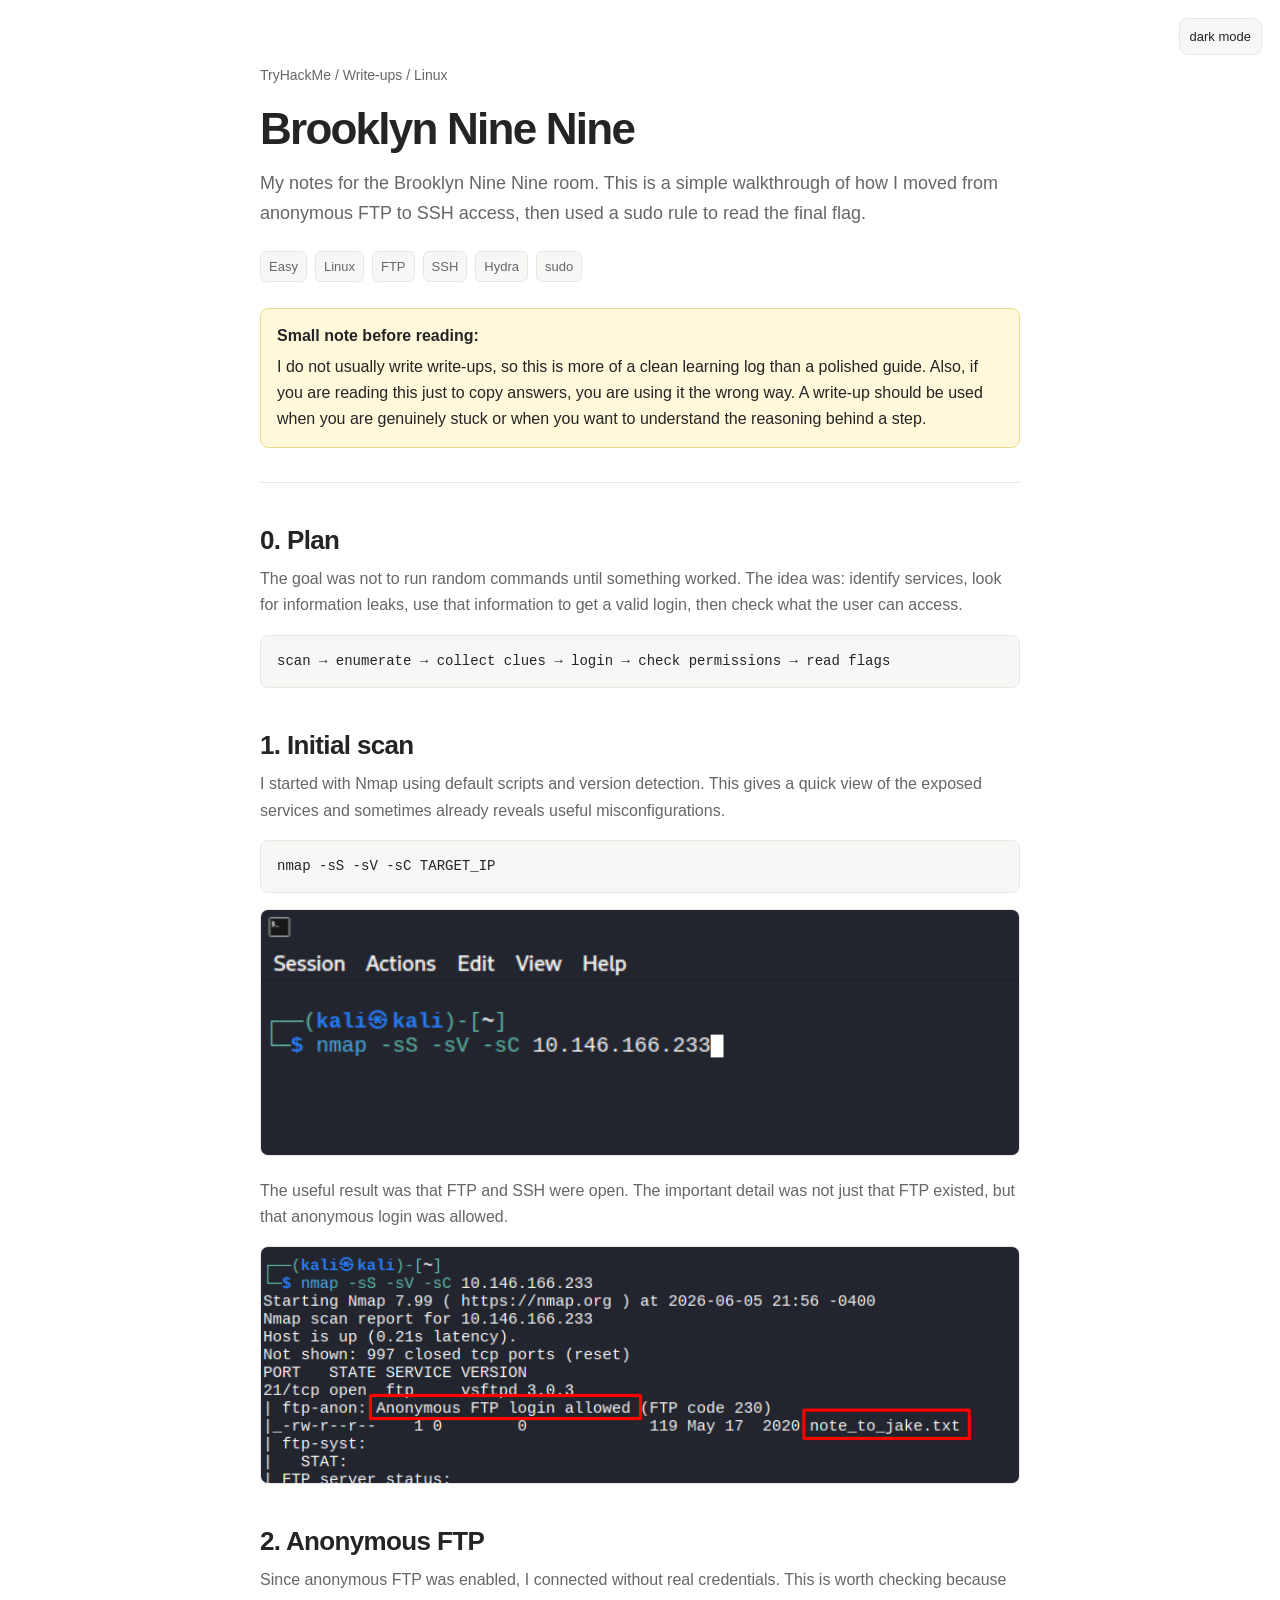
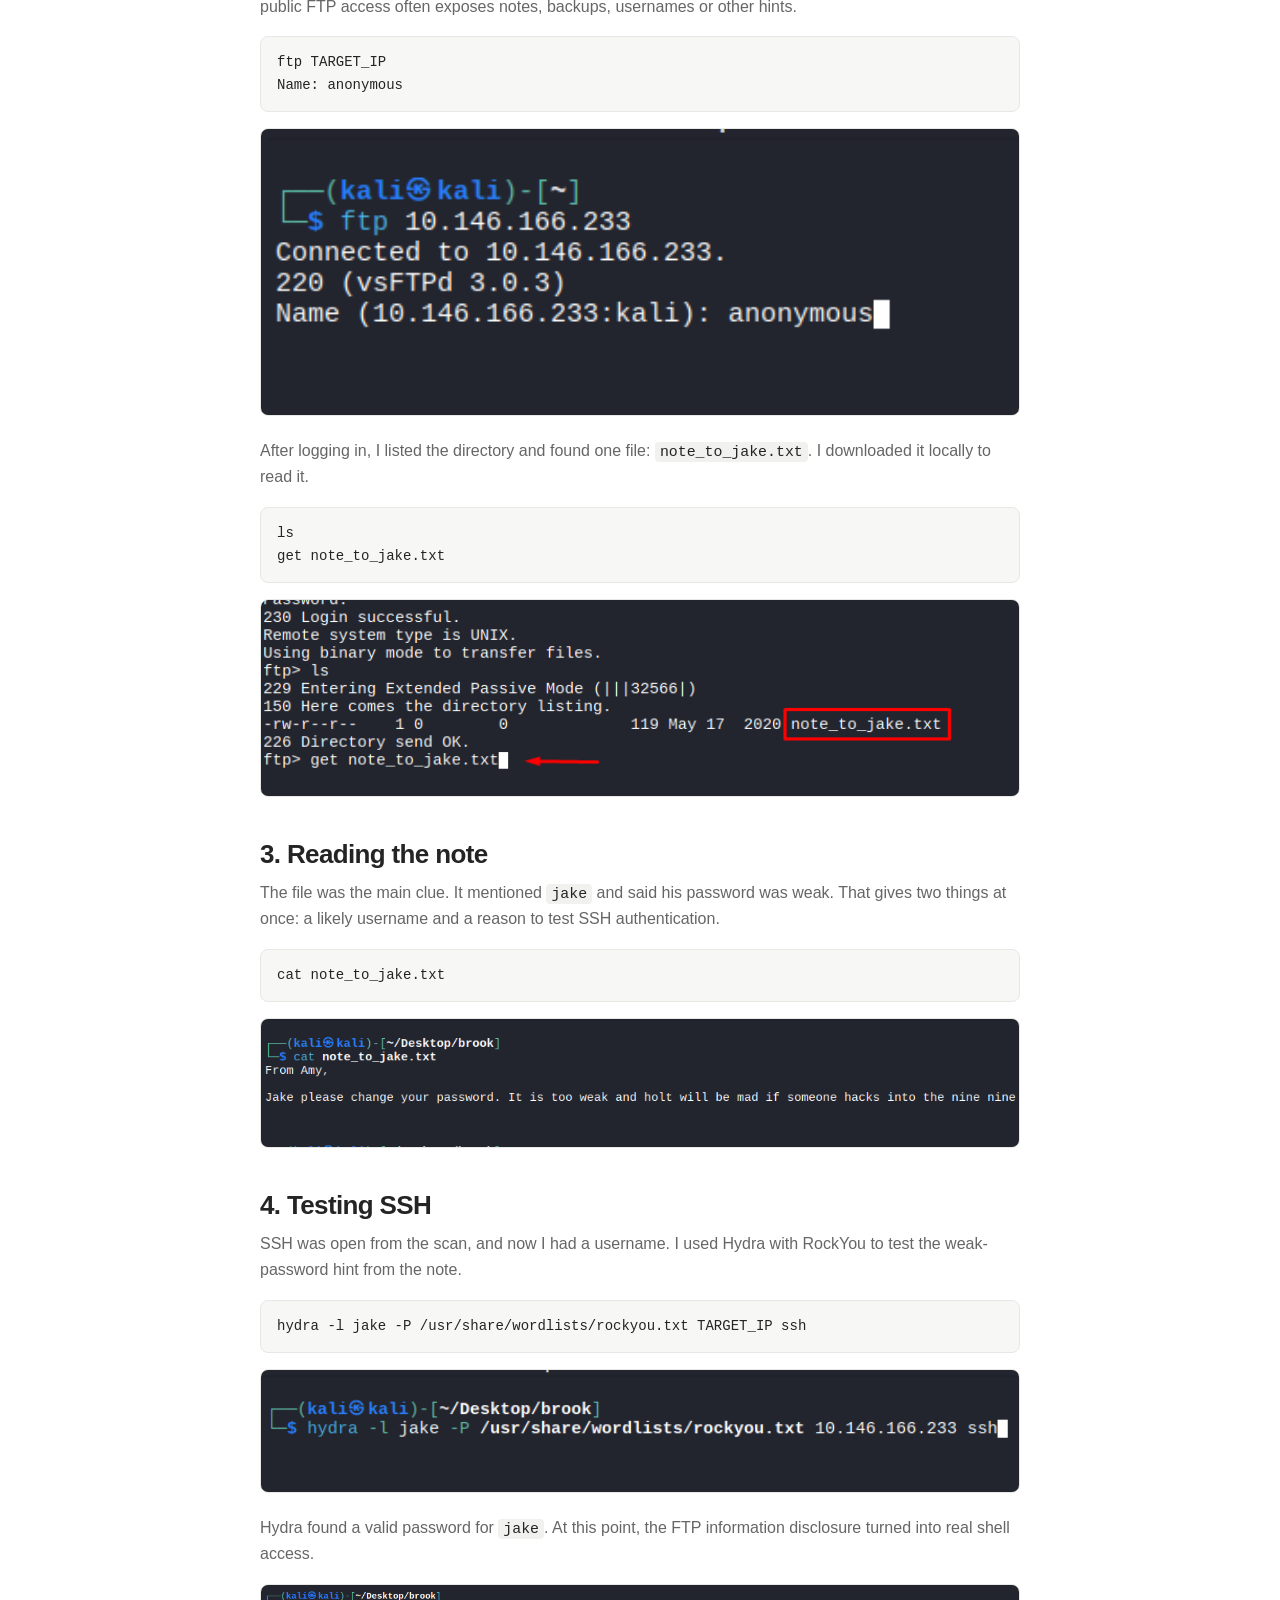
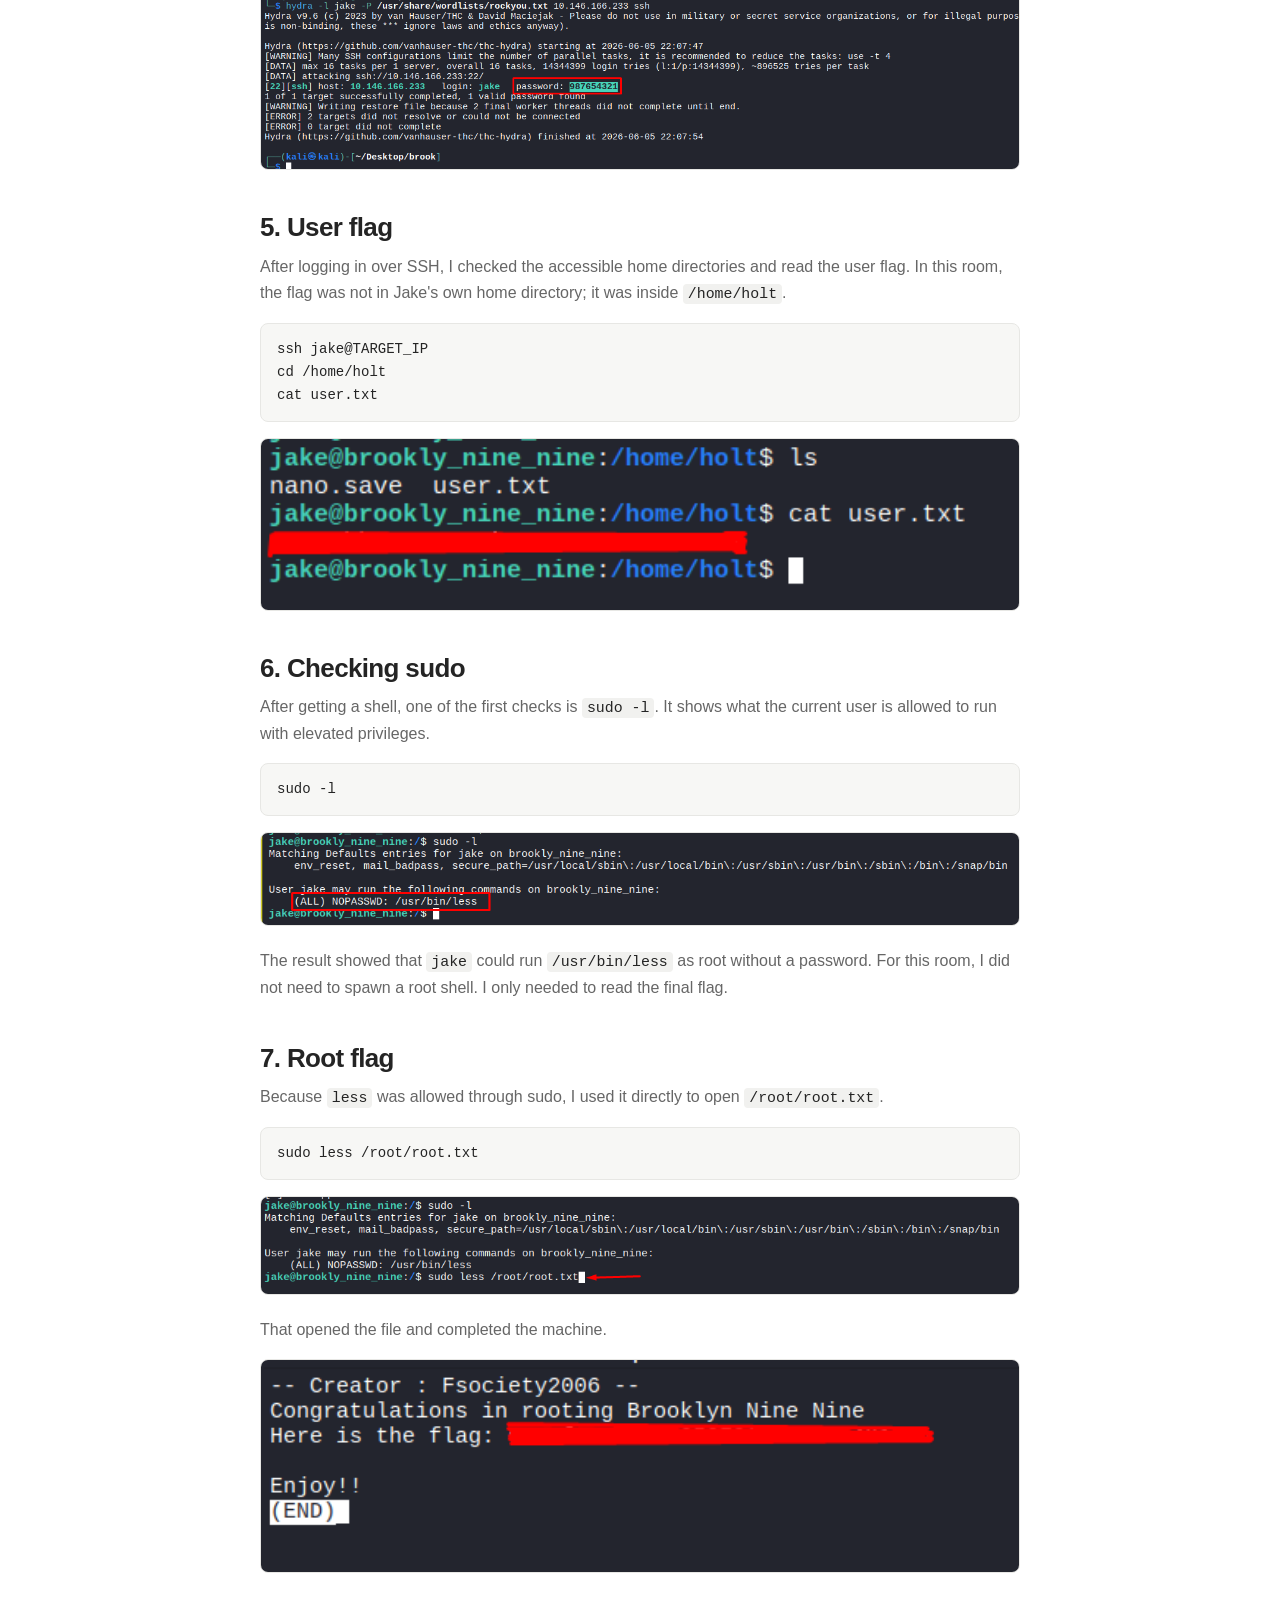
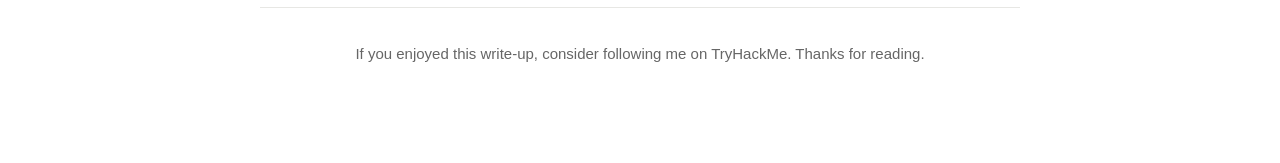
==== index.html @ 6b534809 "brooklyn99 commit xd" ====
<!doctype html>
<html lang="en" data-theme="light">
<head>
  <meta charset="utf-8">
  <meta name="viewport" content="width=device-width, initial-scale=1">
  <title>Brooklyn Nine Nine — TryHackMe</title>
  <link rel="stylesheet" href="style.css">
</head>
<body>
  <button class="theme-toggle" id="themeToggle" type="button" aria-label="Toggle theme">
    dark mode
  </button>

  <main class="page">
    <p class="crumb">TryHackMe / Write-ups / Linux</p>

    <h1>Brooklyn Nine Nine</h1>

    <p class="lead">
      My notes for the Brooklyn Nine Nine room. This is a simple walkthrough of
      how I moved from anonymous FTP to SSH access, then used a sudo rule to read
      the final flag.
    </p>

    <div class="meta">
      <span>Easy</span>
      <span>Linux</span>
      <span>FTP</span>
      <span>SSH</span>
      <span>Hydra</span>
      <span>sudo</span>
    </div>

    <aside class="notice">
      <strong>Small note before reading:</strong>
      I do not usually write write-ups, so this is more of a clean learning log than
      a polished guide. Also, if you are reading this just to copy answers, you are
      using it the wrong way. A write-up should be used when you are genuinely stuck
      or when you want to understand the reasoning behind a step.
    </aside>

    <hr>

    <h2>0. Plan</h2>
    <p>
      The goal was not to run random commands until something worked. The idea was:
      identify services, look for information leaks, use that information to get a
      valid login, then check what the user can access.
    </p>

    <pre><code>scan → enumerate → collect clues → login → check permissions → read flags</code></pre>

    <h2>1. Initial scan</h2>
    <p>
      I started with Nmap using default scripts and version detection. This gives
      a quick view of the exposed services and sometimes already reveals useful
      misconfigurations.
    </p>

    <pre><code>nmap -sS -sV -sC TARGET_IP</code></pre>

    <img src="assets/01-nmap-command.png" alt="Nmap command being prepared">

    <p>
      The useful result was that FTP and SSH were open. The important detail was
      not just that FTP existed, but that anonymous login was allowed.
    </p>

    <img src="assets/02-nmap-ftp-anonymous.png" alt="Nmap result showing anonymous FTP login allowed">

    <h2>2. Anonymous FTP</h2>
    <p>
      Since anonymous FTP was enabled, I connected without real credentials. This
      is worth checking because public FTP access often exposes notes, backups,
      usernames or other hints.
    </p>

    <pre><code>ftp TARGET_IP
Name: anonymous</code></pre>

    <img src="assets/03-ftp-login.png" alt="Anonymous FTP login">

    <p>
      After logging in, I listed the directory and found one file:
      <code>note_to_jake.txt</code>. I downloaded it locally to read it.
    </p>

    <pre><code>ls
get note_to_jake.txt</code></pre>

    <img src="assets/04-ftp-get-note.png" alt="Downloading note_to_jake.txt from FTP">

    <h2>3. Reading the note</h2>
    <p>
      The file was the main clue. It mentioned <code>jake</code> and said his
      password was weak. That gives two things at once: a likely username and a
      reason to test SSH authentication.
    </p>

    <pre><code>cat note_to_jake.txt</code></pre>

    <img src="assets/05-note-content.png" alt="Content of note_to_jake.txt">

    <h2>4. Testing SSH</h2>
    <p>
      SSH was open from the scan, and now I had a username. I used Hydra with
      RockYou to test the weak-password hint from the note.
    </p>

    <pre><code>hydra -l jake -P /usr/share/wordlists/rockyou.txt TARGET_IP ssh</code></pre>

    <img src="assets/06-hydra-command.png" alt="Hydra command against SSH">

    <p>
      Hydra found a valid password for <code>jake</code>. At this point, the FTP
      information disclosure turned into real shell access.
    </p>

    <img src="assets/07-hydra-success.png" alt="Hydra finding Jake's SSH password">

    <h2>5. User flag</h2>
    <p>
      After logging in over SSH, I checked the accessible home directories and read
      the user flag. In this room, the flag was not in Jake's own home directory;
      it was inside <code>/home/holt</code>.
    </p>

    <pre><code>ssh jake@TARGET_IP
cd /home/holt
cat user.txt</code></pre>

    <img src="assets/08-user-flag.png" alt="Reading user.txt">

    <h2>6. Checking sudo</h2>
    <p>
      After getting a shell, one of the first checks is <code>sudo -l</code>. It
      shows what the current user is allowed to run with elevated privileges.
    </p>

    <pre><code>sudo -l</code></pre>

    <img src="assets/09-sudo-l.png" alt="sudo -l output showing less can be run without password">

    <p>
      The result showed that <code>jake</code> could run <code>/usr/bin/less</code>
      as root without a password. For this room, I did not need to spawn a root
      shell. I only needed to read the final flag.
    </p>

    <h2>7. Root flag</h2>
    <p>
      Because <code>less</code> was allowed through sudo, I used it directly to
      open <code>/root/root.txt</code>.
    </p>

    <pre><code>sudo less /root/root.txt</code></pre>

    <img src="assets/10-less-command.png" alt="Running sudo less against root.txt">

    <p>
      That opened the file and completed the machine.
    </p>

    <img src="assets/11-root-flag.png" alt="Root flag displayed in less">

    <hr>

<p class="footer-note">
  If you enjoyed this write-up, consider following me on TryHackMe. Thanks for reading.
</p>
  </main>

  <script>
    const root = document.documentElement;
    const button = document.getElementById("themeToggle");
    const savedTheme = localStorage.getItem("theme");

    if (savedTheme) {
      root.setAttribute("data-theme", savedTheme);
      button.textContent = savedTheme === "dark" ? "light mode" : "dark mode";
    }

    button.addEventListener("click", () => {
      const current = root.getAttribute("data-theme");
      const next = current === "dark" ? "light" : "dark";
      root.setAttribute("data-theme", next);
      localStorage.setItem("theme", next);
      button.textContent = next === "dark" ? "light mode" : "dark mode";
    });
  </script>
</body>
</html>
---- style.css ----
:root {
  --bg: #ffffff;
  --text: #242424;
  --muted: #666666;
  --soft: #f7f7f5;
  --line: #e7e7e4;
  --code: #f1f1ef;
  --notice: #fff8db;
  --notice-line: #eadb8c;
}

html[data-theme="dark"] {
  --bg: #191919;
  --text: #ededed;
  --muted: #a3a3a3;
  --soft: #242424;
  --line: #363636;
  --code: #252525;
  --notice: #2b2617;
  --notice-line: #6d5d22;
}

* {
  box-sizing: border-box;
}

body {
  margin: 0;
  background: var(--bg);
  color: var(--text);
  font-family: ui-sans-serif, -apple-system, BlinkMacSystemFont, "Segoe UI", Helvetica, Arial, sans-serif;
  line-height: 1.65;
  transition: background .15s ease, color .15s ease;
}

.theme-toggle {
  position: fixed;
  top: 18px;
  right: 18px;
  z-index: 10;
  border: 1px solid var(--line);
  background: var(--soft);
  color: var(--text);
  border-radius: 8px;
  padding: 7px 10px;
  font: inherit;
  font-size: 13px;
  cursor: pointer;
}

.theme-toggle:hover {
  filter: brightness(.97);
}

html[data-theme="dark"] .theme-toggle:hover {
  filter: brightness(1.12);
}

.page {
  width: min(760px, calc(100% - 40px));
  margin: 64px auto 96px;
}

.crumb {
  color: var(--muted);
  font-size: 14px;
  margin-bottom: 18px;
}

h1 {
  font-size: 44px;
  line-height: 1.1;
  letter-spacing: -0.04em;
  margin: 0 0 16px;
  font-weight: 750;
}

.lead {
  color: var(--muted);
  font-size: 18px;
  margin: 0 0 20px;
}

.meta {
  display: flex;
  flex-wrap: wrap;
  gap: 8px;
  margin: 22px 0 24px;
}

.meta span {
  background: var(--soft);
  border: 1px solid var(--line);
  border-radius: 6px;
  color: var(--muted);
  font-size: 13px;
  padding: 4px 8px;
}

.notice {
  background: var(--notice);
  border: 1px solid var(--notice-line);
  border-radius: 8px;
  padding: 14px 16px;
  color: var(--text);
  margin: 26px 0 34px;
}

.notice strong {
  display: block;
  margin-bottom: 4px;
}

.footer-note {
  color: var(--muted);
  font-size: 15px;
  text-align: center;
  margin: 32px 0 0;
}

hr {
  border: 0;
  border-top: 1px solid var(--line);
  margin: 34px 0;
}

h2 {
  font-size: 26px;
  line-height: 1.2;
  letter-spacing: -0.025em;
  margin: 42px 0 10px;
}

p {
  margin: 0 0 16px;
  color: var(--muted);
}

strong {
  color: var(--text);
}

code {
  font-family: ui-monospace, SFMono-Regular, Menlo, Consolas, "Liberation Mono", monospace;
  background: var(--code);
  border-radius: 4px;
  padding: 2px 5px;
  font-size: .93em;
  color: var(--text);
}

pre {
  background: var(--soft);
  border: 1px solid var(--line);
  border-radius: 8px;
  padding: 14px 16px;
  overflow-x: auto;
  margin: 16px 0;
}

pre code {
  background: transparent;
  padding: 0;
  color: var(--text);
  font-size: 14px;
}

img {
  display: block;
  width: 100%;
  height: auto;
  border: 1px solid var(--line);
  border-radius: 8px;
  margin: 14px 0 22px;
}

ul {
  margin-top: 12px;
  padding-left: 22px;
  color: var(--muted);
}

li {
  margin: 6px 0;
}

@media (max-width: 640px) {
  .theme-toggle {
    position: static;
    margin: 14px 14px 0 auto;
    display: block;
  }

  .page {
    width: min(100% - 28px, 760px);
    margin-top: 32px;
  }

  h1 {
    font-size: 36px;
  }
}
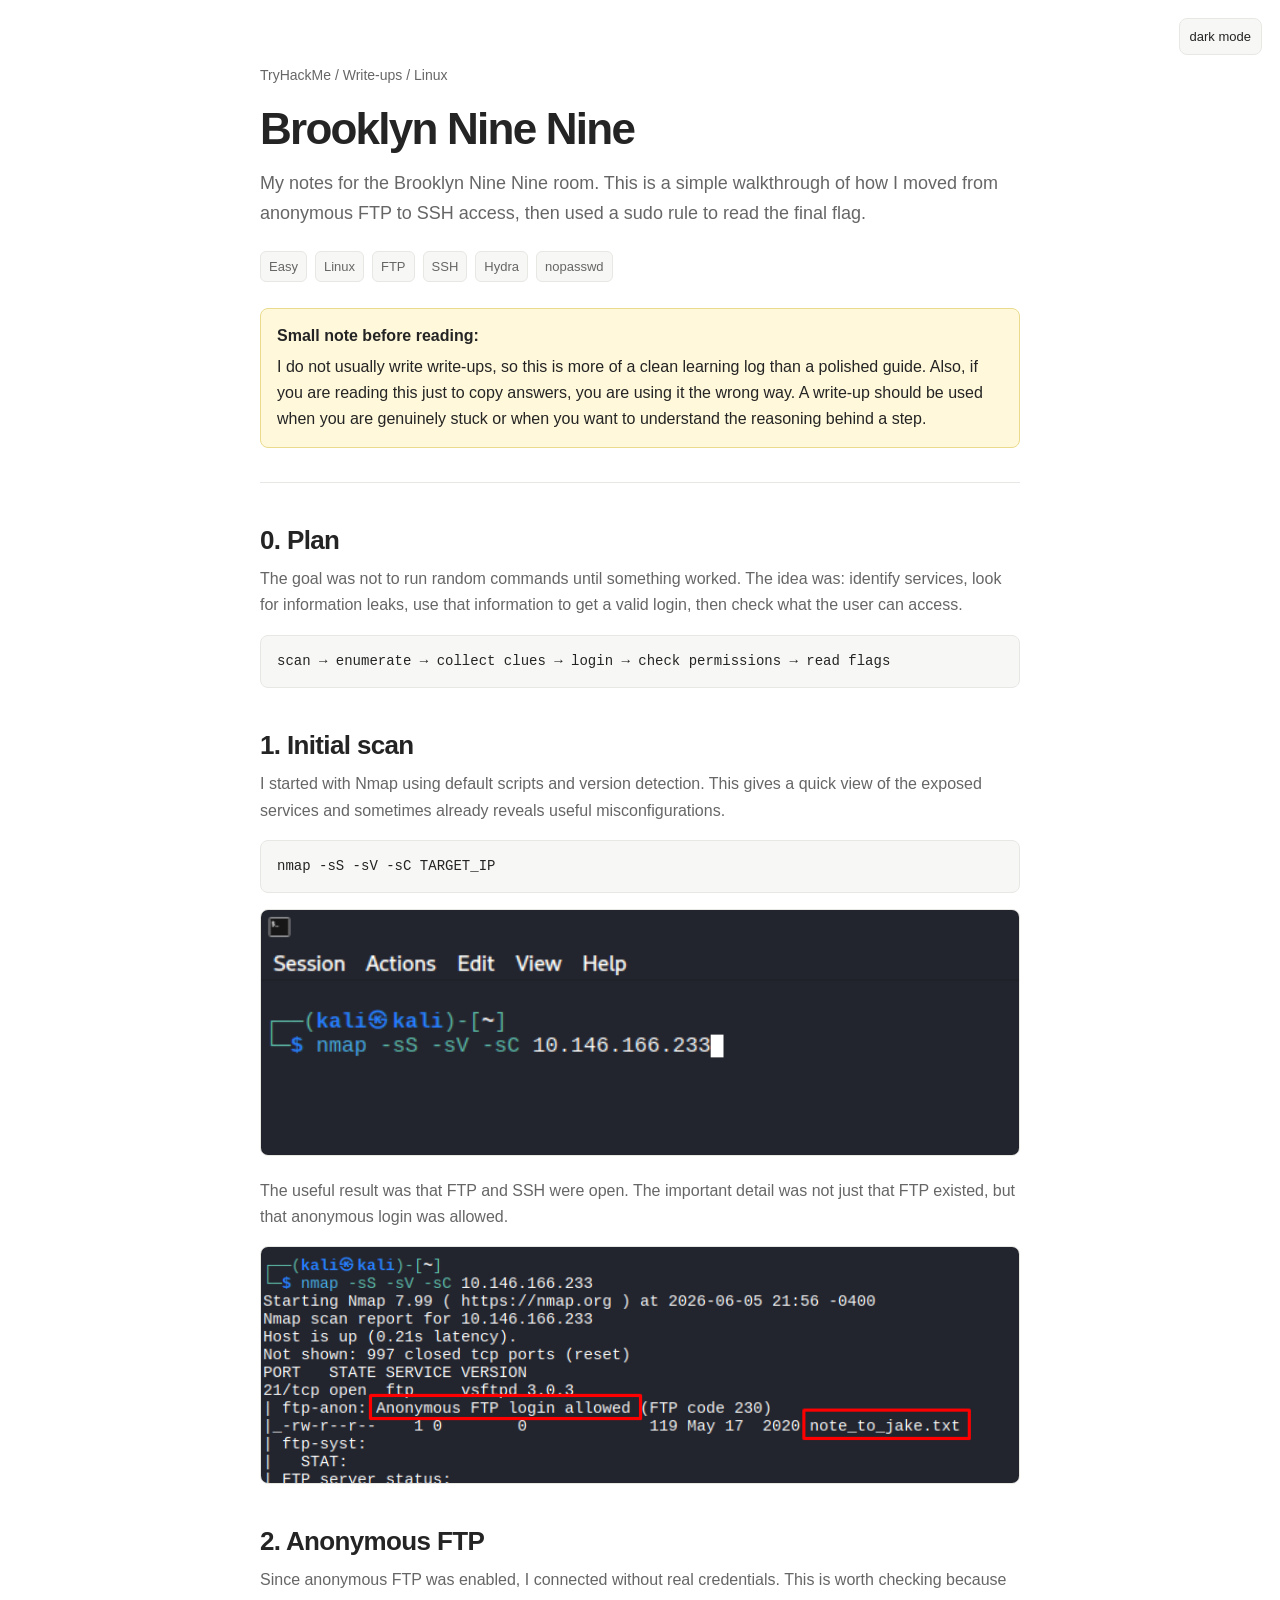
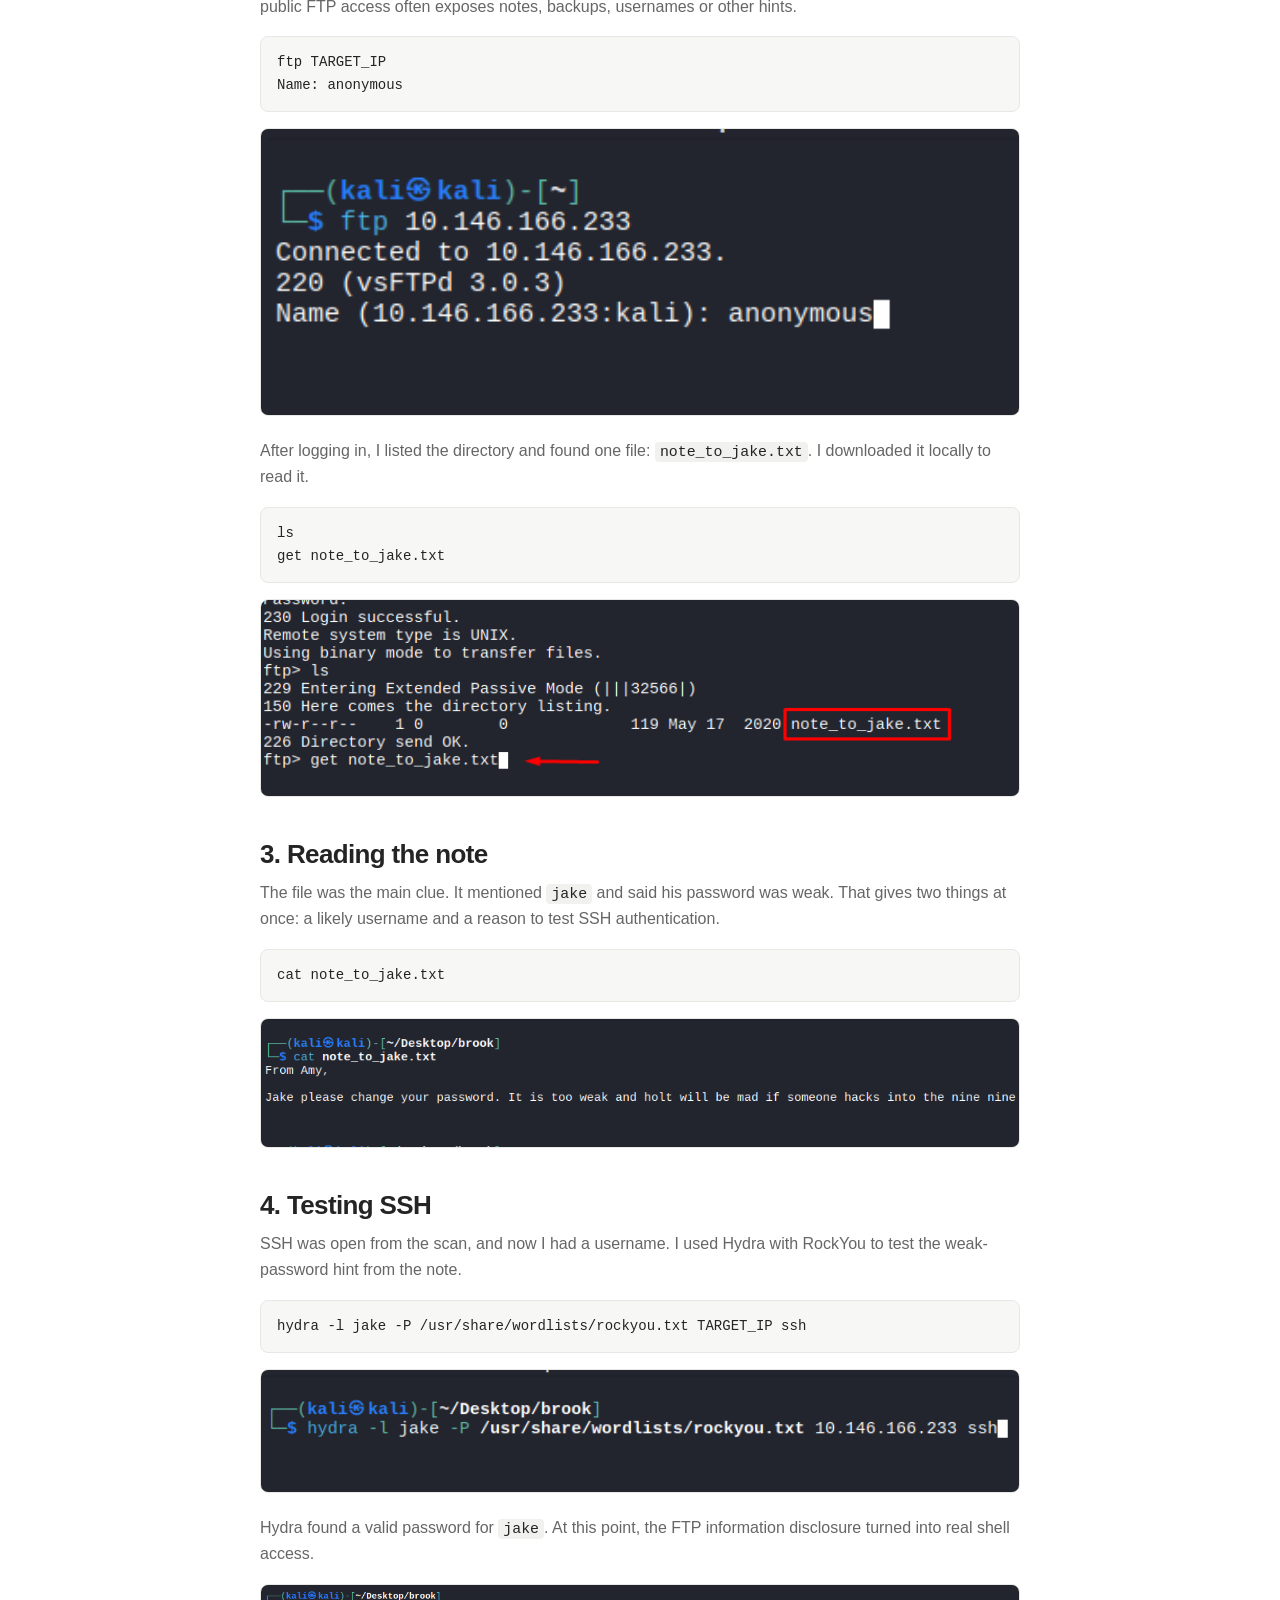
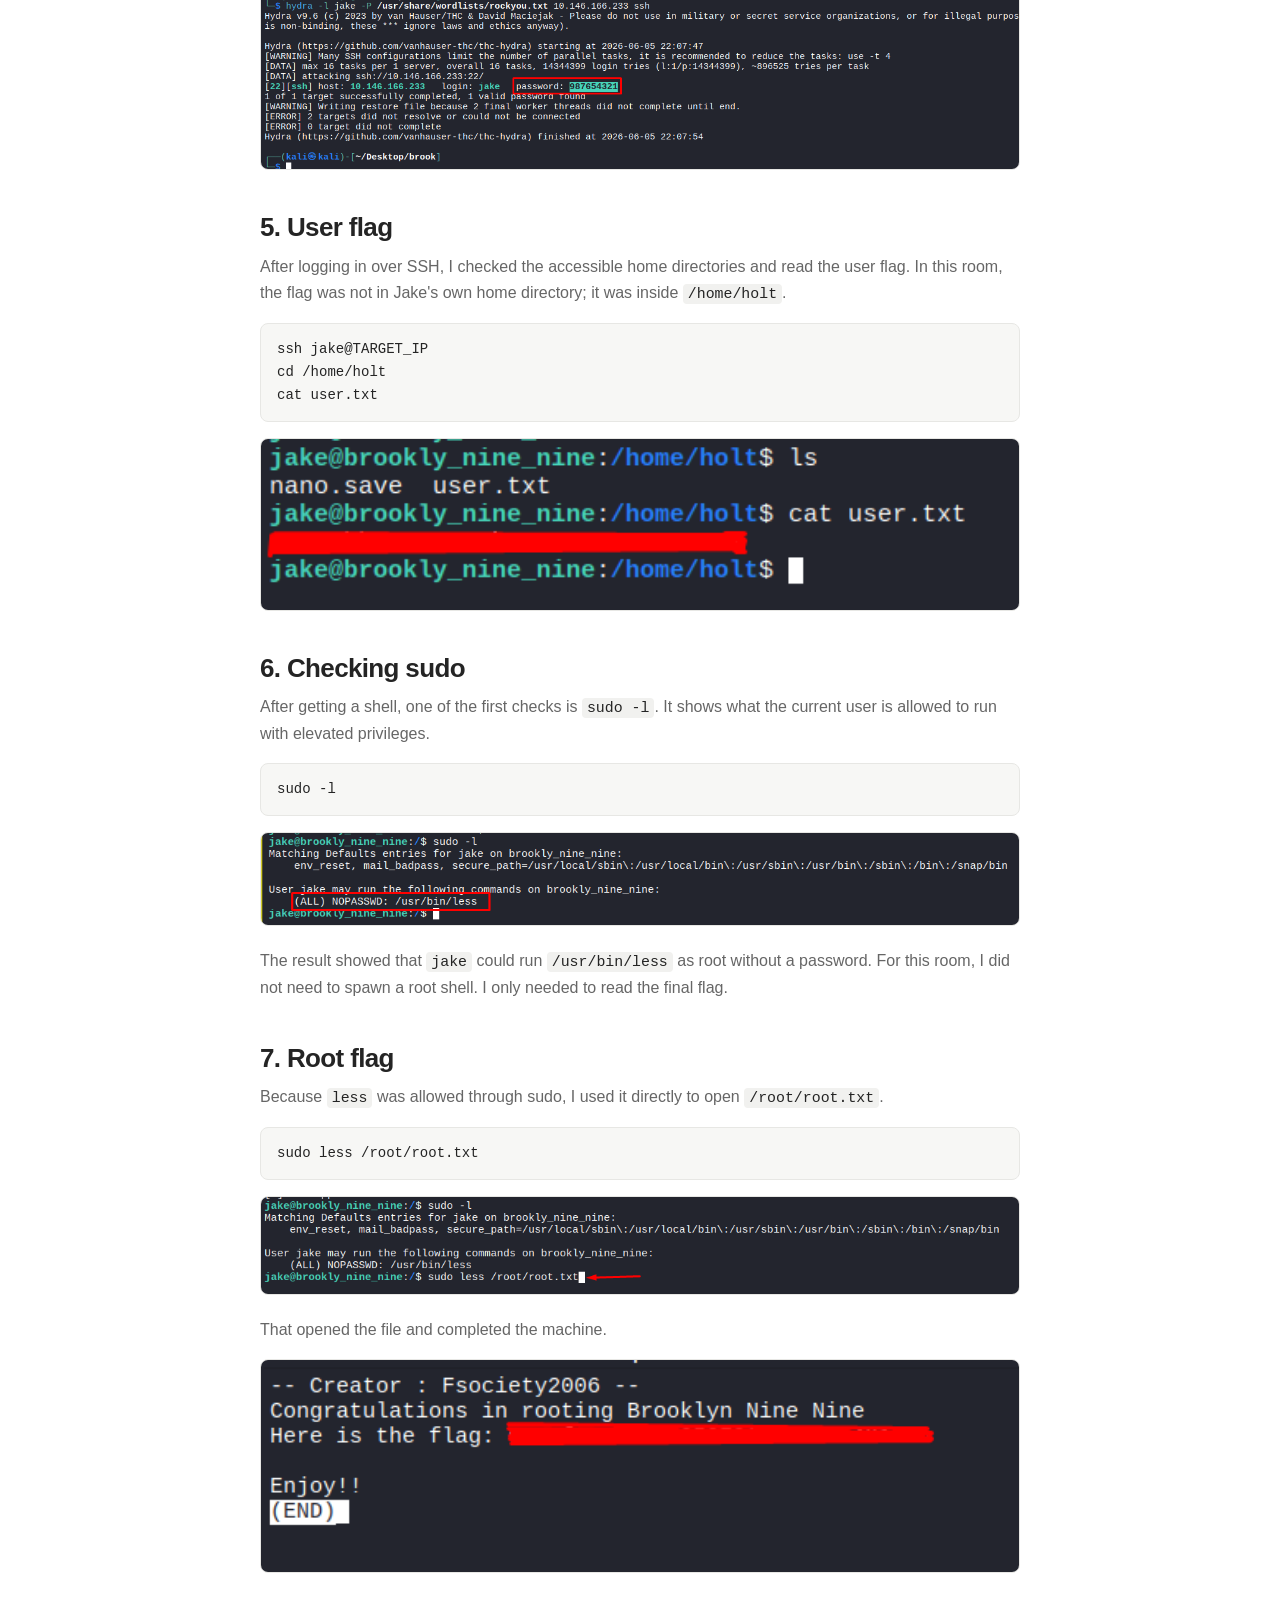
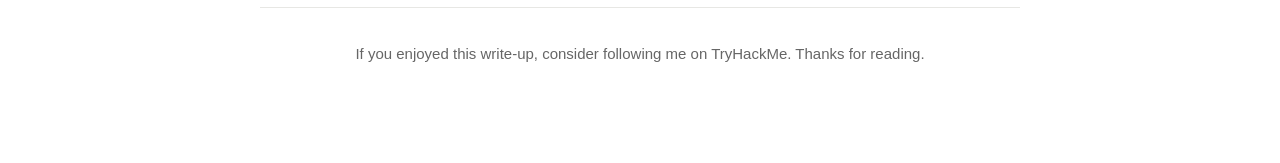
==== commit 0afddb88: "Update index.html" ====
--- a/index.html
+++ b/index.html
@@ -28,7 +28,7 @@
       <span>FTP</span>
       <span>SSH</span>
       <span>Hydra</span>
-      <span>sudo</span>
+      <span>nopasswd</span>
     </div>
 
     <aside class="notice">
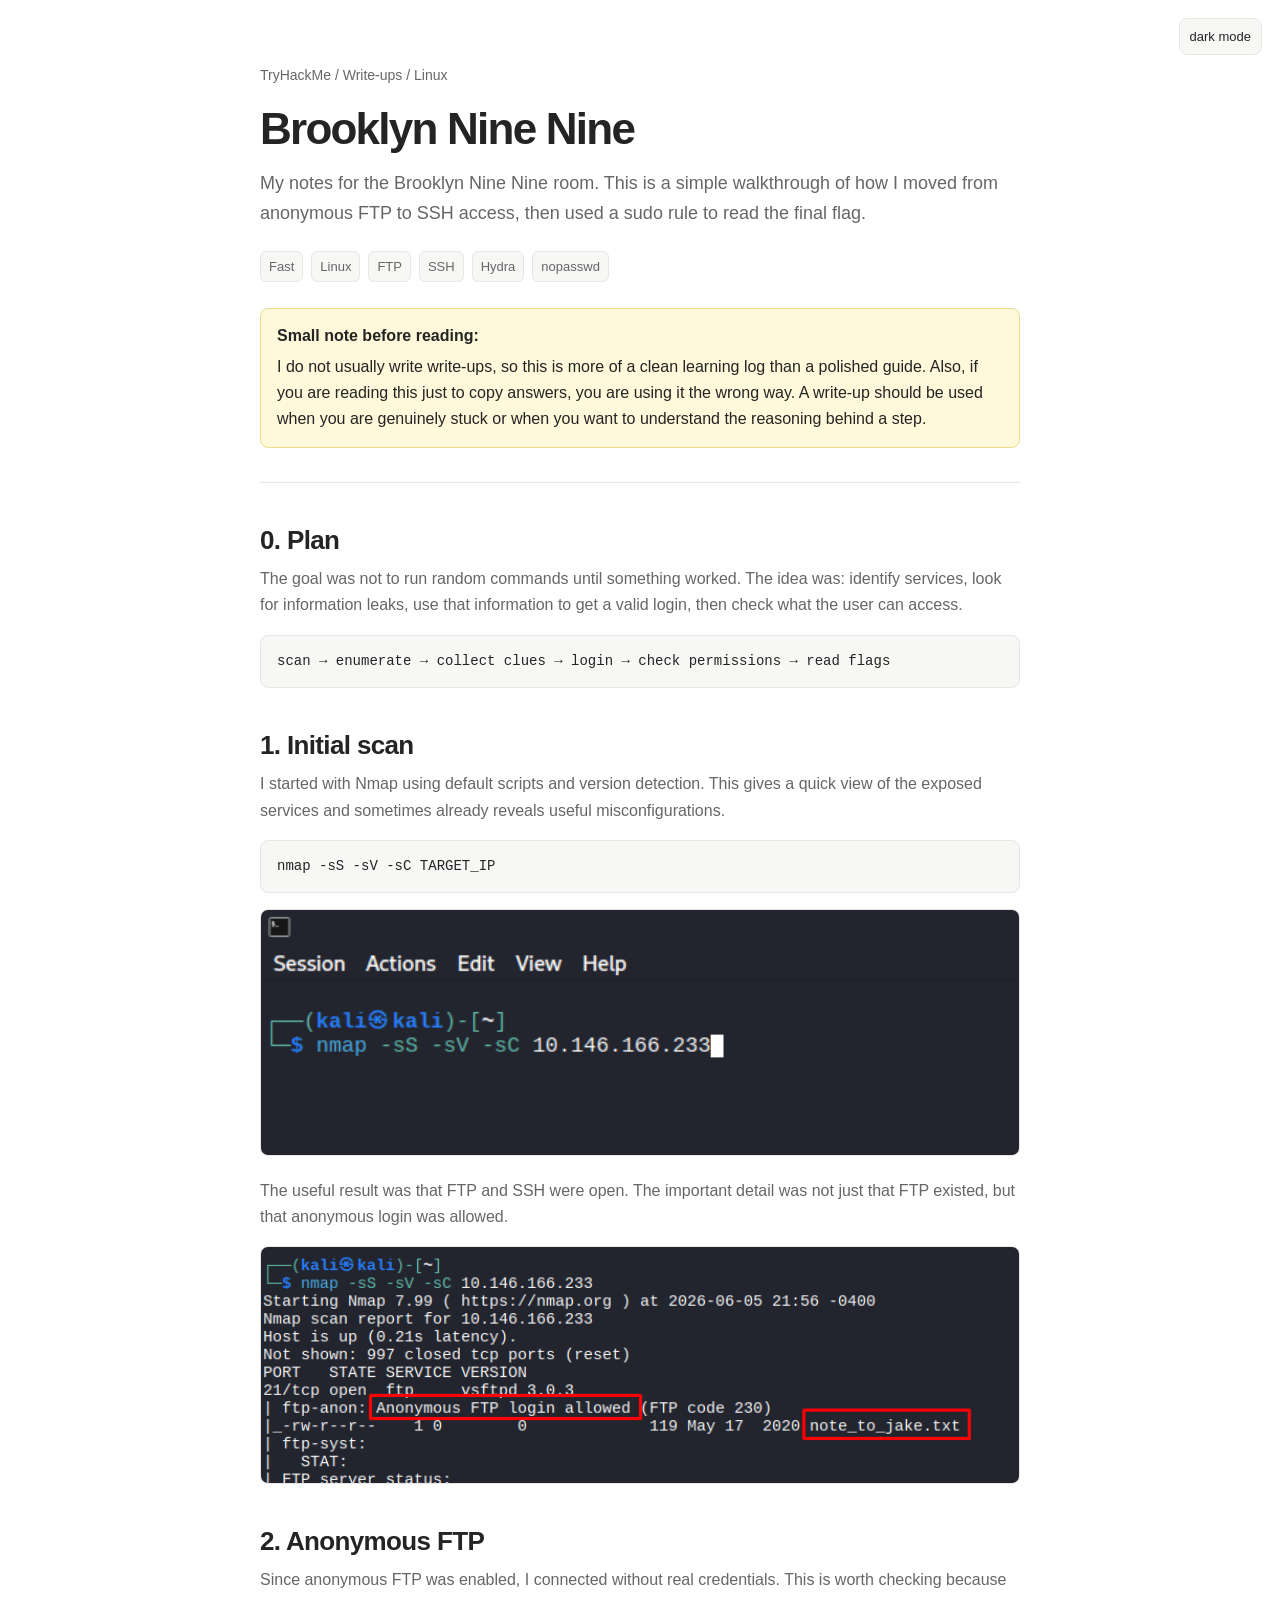
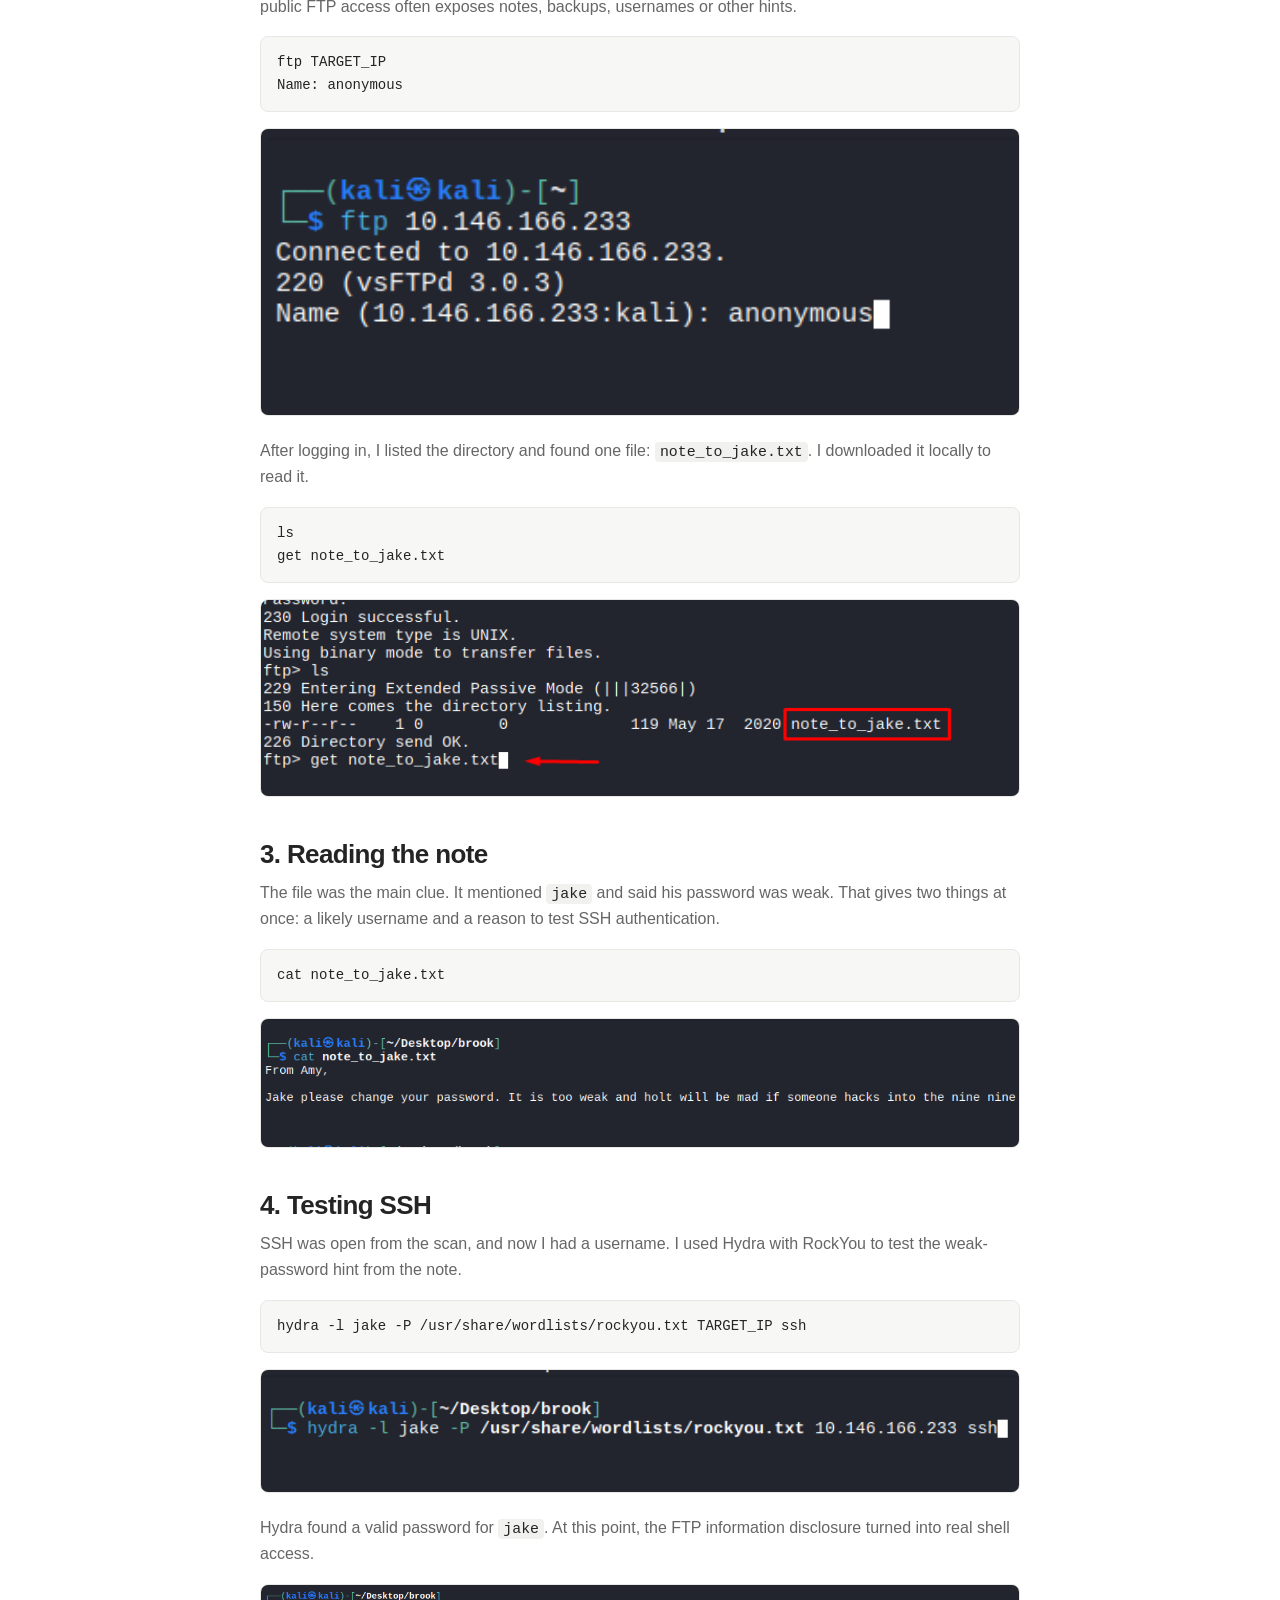
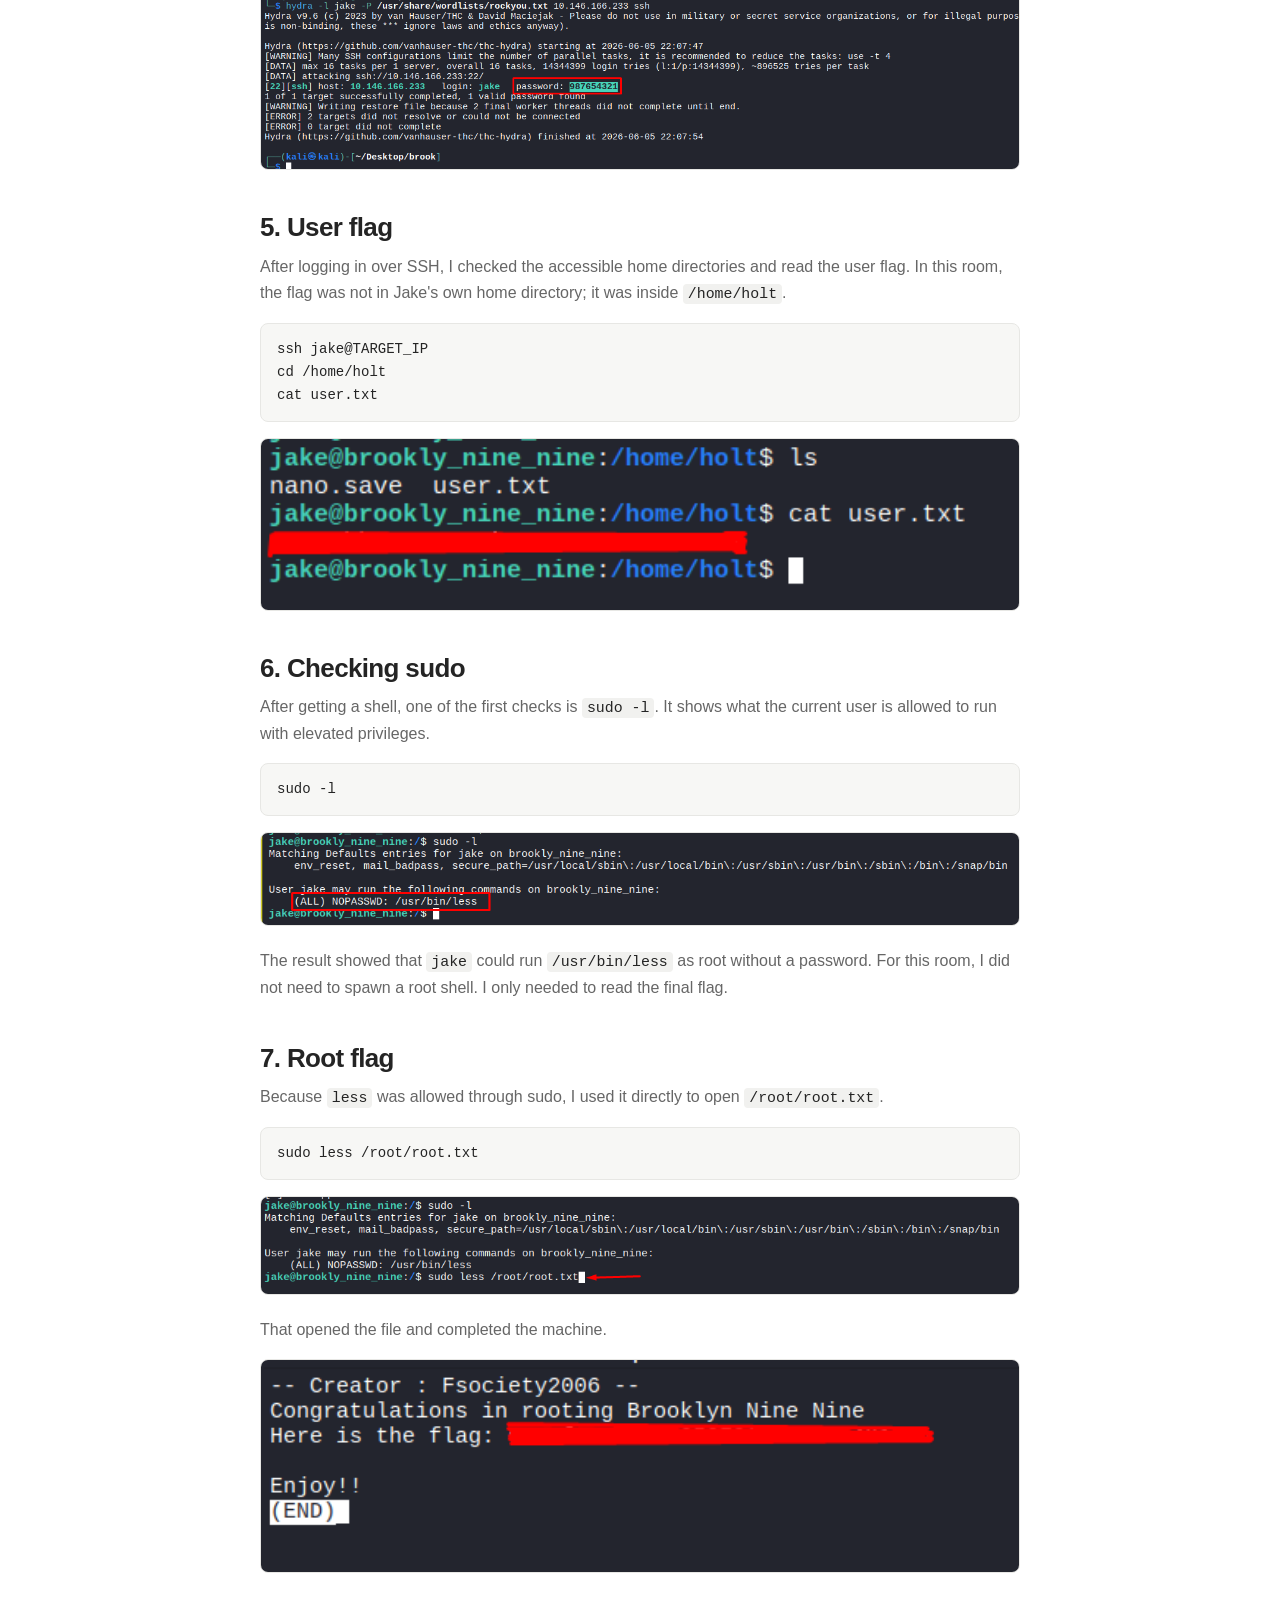
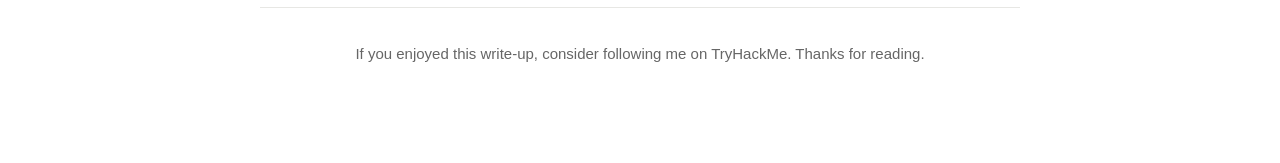
==== commit eda9ef8f: "brooklyn99 xdd :)" ====
--- a/index.html
+++ b/index.html
@@ -23,7 +23,7 @@
     </p>
 
     <div class="meta">
-      <span>Easy</span>
+      <span>Fast</span>
       <span>Linux</span>
       <span>FTP</span>
       <span>SSH</span>
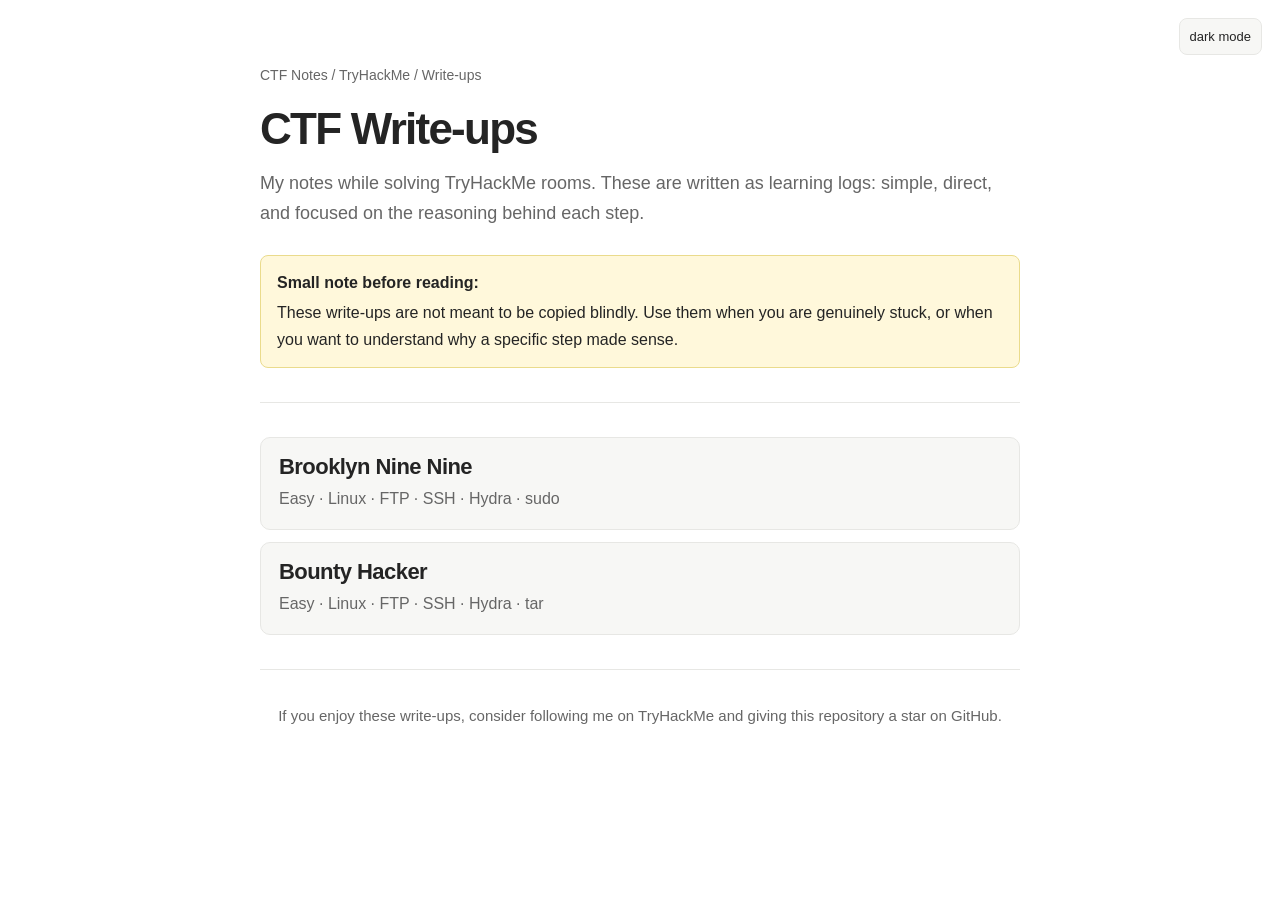
==== commit af7935da: "site update" ====
--- a/index.html
+++ b/index.html
@@ -3,7 +3,7 @@
 <head>
   <meta charset="utf-8">
   <meta name="viewport" content="width=device-width, initial-scale=1">
-  <title>Brooklyn Nine Nine — TryHackMe</title>
+  <title>Sybron — CTF Write-ups</title>
   <link rel="stylesheet" href="style.css">
 </head>
 <body>
@@ -12,162 +12,40 @@
   </button>
 
   <main class="page">
-    <p class="crumb">TryHackMe / Write-ups / Linux</p>
+    <p class="crumb">CTF Notes / TryHackMe / Write-ups</p>
 
-    <h1>Brooklyn Nine Nine</h1>
+    <h1>CTF Write-ups</h1>
 
     <p class="lead">
-      My notes for the Brooklyn Nine Nine room. This is a simple walkthrough of
-      how I moved from anonymous FTP to SSH access, then used a sudo rule to read
-      the final flag.
+      My notes while solving TryHackMe rooms. These are written as learning logs: simple, direct,
+      and focused on the reasoning behind each step.
     </p>
-
-    <div class="meta">
-      <span>Fast</span>
-      <span>Linux</span>
-      <span>FTP</span>
-      <span>SSH</span>
-      <span>Hydra</span>
-      <span>nopasswd</span>
-    </div>
 
     <aside class="notice">
       <strong>Small note before reading:</strong>
-      I do not usually write write-ups, so this is more of a clean learning log than
-      a polished guide. Also, if you are reading this just to copy answers, you are
-      using it the wrong way. A write-up should be used when you are genuinely stuck
-      or when you want to understand the reasoning behind a step.
+      These write-ups are not meant to be copied blindly. Use them when you are genuinely stuck,
+      or when you want to understand why a specific step made sense.
     </aside>
 
     <hr>
 
-    <h2>0. Plan</h2>
-    <p>
-      The goal was not to run random commands until something worked. The idea was:
-      identify services, look for information leaks, use that information to get a
-      valid login, then check what the user can access.
-    </p>
+    <div class="writeup-list">
+      <a class="writeup-card" href="writeups/brooklyn-nine-nine/">
+        <h2>Brooklyn Nine Nine</h2>
+        <p>Easy · Linux · FTP · SSH · Hydra · sudo</p>
+      </a>
 
-    <pre><code>scan → enumerate → collect clues → login → check permissions → read flags</code></pre>
-
-    <h2>1. Initial scan</h2>
-    <p>
-      I started with Nmap using default scripts and version detection. This gives
-      a quick view of the exposed services and sometimes already reveals useful
-      misconfigurations.
-    </p>
-
-    <pre><code>nmap -sS -sV -sC TARGET_IP</code></pre>
-
-    <img src="assets/01-nmap-command.png" alt="Nmap command being prepared">
-
-    <p>
-      The useful result was that FTP and SSH were open. The important detail was
-      not just that FTP existed, but that anonymous login was allowed.
-    </p>
-
-    <img src="assets/02-nmap-ftp-anonymous.png" alt="Nmap result showing anonymous FTP login allowed">
-
-    <h2>2. Anonymous FTP</h2>
-    <p>
-      Since anonymous FTP was enabled, I connected without real credentials. This
-      is worth checking because public FTP access often exposes notes, backups,
-      usernames or other hints.
-    </p>
-
-    <pre><code>ftp TARGET_IP
-Name: anonymous</code></pre>
-
-    <img src="assets/03-ftp-login.png" alt="Anonymous FTP login">
-
-    <p>
-      After logging in, I listed the directory and found one file:
-      <code>note_to_jake.txt</code>. I downloaded it locally to read it.
-    </p>
-
-    <pre><code>ls
-get note_to_jake.txt</code></pre>
-
-    <img src="assets/04-ftp-get-note.png" alt="Downloading note_to_jake.txt from FTP">
-
-    <h2>3. Reading the note</h2>
-    <p>
-      The file was the main clue. It mentioned <code>jake</code> and said his
-      password was weak. That gives two things at once: a likely username and a
-      reason to test SSH authentication.
-    </p>
-
-    <pre><code>cat note_to_jake.txt</code></pre>
-
-    <img src="assets/05-note-content.png" alt="Content of note_to_jake.txt">
-
-    <h2>4. Testing SSH</h2>
-    <p>
-      SSH was open from the scan, and now I had a username. I used Hydra with
-      RockYou to test the weak-password hint from the note.
-    </p>
-
-    <pre><code>hydra -l jake -P /usr/share/wordlists/rockyou.txt TARGET_IP ssh</code></pre>
-
-    <img src="assets/06-hydra-command.png" alt="Hydra command against SSH">
-
-    <p>
-      Hydra found a valid password for <code>jake</code>. At this point, the FTP
-      information disclosure turned into real shell access.
-    </p>
-
-    <img src="assets/07-hydra-success.png" alt="Hydra finding Jake's SSH password">
-
-    <h2>5. User flag</h2>
-    <p>
-      After logging in over SSH, I checked the accessible home directories and read
-      the user flag. In this room, the flag was not in Jake's own home directory;
-      it was inside <code>/home/holt</code>.
-    </p>
-
-    <pre><code>ssh jake@TARGET_IP
-cd /home/holt
-cat user.txt</code></pre>
-
-    <img src="assets/08-user-flag.png" alt="Reading user.txt">
-
-    <h2>6. Checking sudo</h2>
-    <p>
-      After getting a shell, one of the first checks is <code>sudo -l</code>. It
-      shows what the current user is allowed to run with elevated privileges.
-    </p>
-
-    <pre><code>sudo -l</code></pre>
-
-    <img src="assets/09-sudo-l.png" alt="sudo -l output showing less can be run without password">
-
-    <p>
-      The result showed that <code>jake</code> could run <code>/usr/bin/less</code>
-      as root without a password. For this room, I did not need to spawn a root
-      shell. I only needed to read the final flag.
-    </p>
-
-    <h2>7. Root flag</h2>
-    <p>
-      Because <code>less</code> was allowed through sudo, I used it directly to
-      open <code>/root/root.txt</code>.
-    </p>
-
-    <pre><code>sudo less /root/root.txt</code></pre>
-
-    <img src="assets/10-less-command.png" alt="Running sudo less against root.txt">
-
-    <p>
-      That opened the file and completed the machine.
-    </p>
-
-    <img src="assets/11-root-flag.png" alt="Root flag displayed in less">
+      <a class="writeup-card" href="writeups/bounty-hacker/">
+        <h2>Bounty Hacker</h2>
+        <p>Easy · Linux · FTP · SSH · Hydra · tar</p>
+      </a>
+    </div>
 
     <hr>
 
-<p class="footer-note">
-  If you enjoyed this write-up, consider following me on TryHackMe. Thanks for reading.
-</p>
+    <p class="footer-note">
+      If you enjoy these write-ups, consider following me on TryHackMe and giving this repository a star on GitHub.
+    </p>
   </main>
 
   <script>
--- a/style.css
+++ b/style.css
@@ -200,3 +200,47 @@
     font-size: 36px;
   }
 }
+
+
+/* Home page cards */
+.writeup-list {
+  display: grid;
+  gap: 12px;
+  margin-top: 22px;
+}
+
+.writeup-card {
+  display: block;
+  text-decoration: none;
+  color: var(--text);
+  border: 1px solid var(--line);
+  background: var(--soft);
+  border-radius: 10px;
+  padding: 16px 18px;
+}
+
+.writeup-card:hover {
+  filter: brightness(.98);
+}
+
+html[data-theme="dark"] .writeup-card:hover {
+  filter: brightness(1.08);
+}
+
+.writeup-card h2 {
+  margin: 0 0 6px;
+  font-size: 22px;
+}
+
+.writeup-card p {
+  margin: 0;
+}
+
+.small-link {
+  color: var(--muted);
+  text-decoration: none;
+}
+
+.small-link:hover {
+  text-decoration: underline;
+}
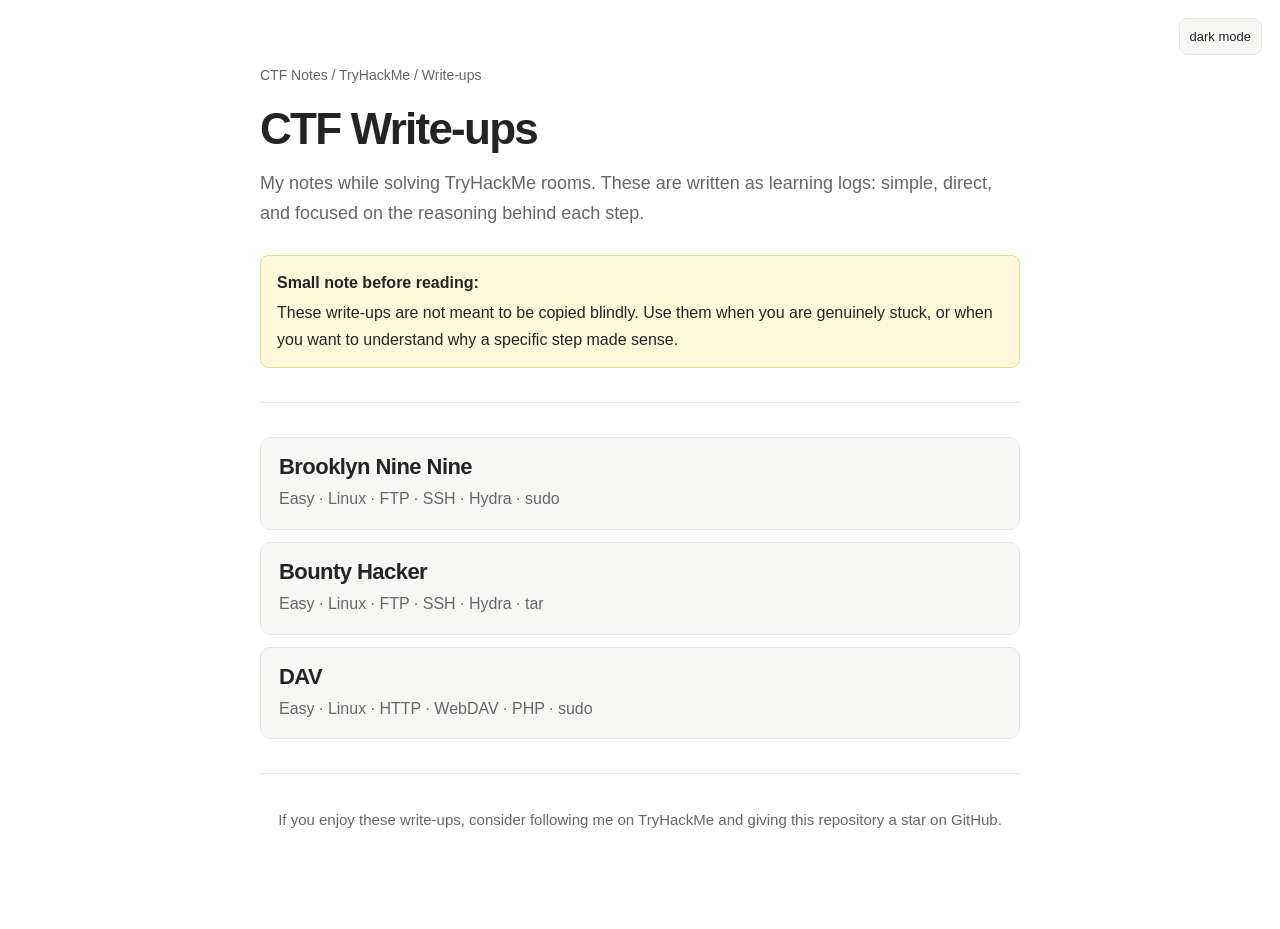
==== commit 7239319f: "new ctf oh ye" ====
--- a/index.html
+++ b/index.html
@@ -30,14 +30,19 @@
     <hr>
 
     <div class="writeup-list">
-      <a class="writeup-card" href="writeups/brooklyn-nine-nine/">
+      <a class="writeup-card" href="writeups/brooklyn-nine-nine/index.html">
         <h2>Brooklyn Nine Nine</h2>
         <p>Easy · Linux · FTP · SSH · Hydra · sudo</p>
       </a>
 
-      <a class="writeup-card" href="writeups/bounty-hacker/">
+      <a class="writeup-card" href="writeups/bounty-hacker/index.html">
         <h2>Bounty Hacker</h2>
         <p>Easy · Linux · FTP · SSH · Hydra · tar</p>
+      </a>
+
+      <a class="writeup-card" href="writeups/dav/index.html">
+        <h2>DAV</h2>
+        <p>Easy · Linux · HTTP · WebDAV · PHP · sudo</p>
       </a>
     </div>
 
@@ -67,4 +72,4 @@
     });
   </script>
 </body>
-</html>
+</html>
